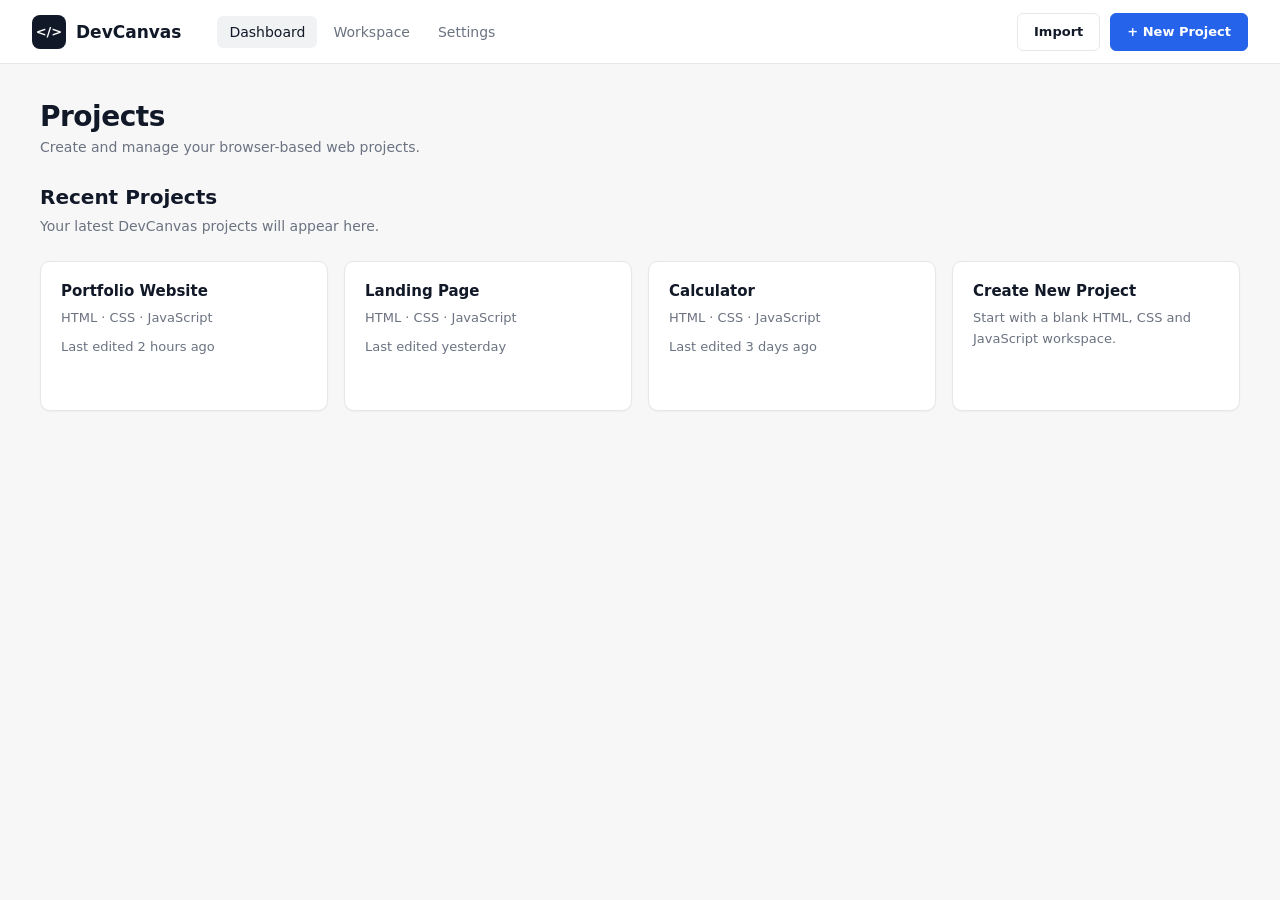
==== index.html @ 658da51d "Initialize DevCanvas UI and SPA navigation" ====
<!DOCTYPE html>
<html lang="en">
<head>
  <meta charset="UTF-8">
  <meta name="viewport" content="width=device-width, initial-scale=1.0">
  <meta name="description" content="DevCanvas - Browser-Based Web Development Playground">
  <title>DevCanvas</title>

  <link rel="stylesheet" href="./css/variables.css">
  <link rel="stylesheet" href="./css/base.css">
  <link rel="stylesheet" href="./css/layout.css">
</head>

<body>
  <div class="app">
    <header class="topbar">
      <div class="brand-section">
        <a href="#dashboard" class="brand">
          <div class="brand-mark">&lt;/&gt;</div>
          <span>DevCanvas</span>
        </a>

        <nav class="navigation">
          <a href="#dashboard" class="nav-link active" data-route="dashboard">Dashboard</a>
          <a href="#workspace" class="nav-link" data-route="workspace">Workspace</a>
          <a href="#settings" class="nav-link" data-route="settings">Settings</a>
        </nav>
      </div>

      <div class="topbar-actions">
        <button class="secondary-button">Import</button>
        <button id="new-project-button" class="primary-button">+ New Project</button>
      </div>
    </header>

    <main class="main">
      <div class="page-header">
        <div>
          <h1 id="page-title">Dashboard</h1>
          <p id="page-description">Manage your DevCanvas projects.</p>
        </div>
      </div>

      <section id="view-container" class="content"></section>
    </main>
  </div>

  <script type="module" src="./js/app.js"></script>
</body>
</html>
---- css/variables.css ----
:root {
  --bg-primary: #f7f7f8;
  --bg-secondary: #ffffff;
  --surface: #ffffff;
  --surface-hover: #f3f4f6;

  --border-primary: #e5e7eb;
  --border-strong: #d1d5db;

  --text-primary: #111827;
  --text-secondary: #6b7280;
  --text-muted: #9ca3af;

  --accent: #2563eb;
  --accent-hover: #1d4ed8;
  --accent-soft: #eff6ff;

  --success: #16a34a;
  --warning: #d97706;
  --danger: #dc2626;

  --editor-bg: #1e1e1e;
  --editor-text: #d4d4d4;

  --radius-small: 6px;
  --radius-medium: 10px;
  --radius-large: 14px;

  --shadow-small: 0 1px 2px rgba(0, 0, 0, 0.04);
  --shadow-medium: 0 4px 16px rgba(0, 0, 0, 0.06);

  --transition: 150ms ease;
}
---- css/base.css ----
* {
  box-sizing: border-box;
}

html,
body {
  margin: 0;
  min-height: 100%;
}

body {
  font-family: Inter, system-ui, -apple-system, BlinkMacSystemFont, "Segoe UI", sans-serif;
  background: var(--bg-primary);
  color: var(--text-primary);
  -webkit-font-smoothing: antialiased;
}

button,
input,
textarea,
select {
  font: inherit;
}

button {
  cursor: pointer;
}

a {
  color: inherit;
  text-decoration: none;
}

h1,
h2,
h3,
h4,
p {
  margin: 0;
}
---- css/layout.css ----
.app {
  min-height: 100vh;
}

.topbar {
  height: 64px;
  display: flex;
  align-items: center;
  justify-content: space-between;
  padding: 0 32px;
  background: var(--bg-secondary);
  border-bottom: 1px solid var(--border-primary);
  position: sticky;
  top: 0;
  z-index: 20;
}

.brand-section {
  display: flex;
  align-items: center;
  gap: 36px;
}

.brand {
  display: flex;
  align-items: center;
  gap: 10px;
  font-size: 17px;
  font-weight: 700;
}

.brand-mark {
  width: 34px;
  height: 34px;
  display: grid;
  place-items: center;
  border-radius: 8px;
  background: var(--text-primary);
  color: white;
  font-size: 13px;
  font-weight: 700;
}

.navigation {
  display: flex;
  align-items: center;
  gap: 4px;
}

.nav-link {
  padding: 8px 12px;
  border-radius: var(--radius-small);
  color: var(--text-secondary);
  font-size: 14px;
  transition: background var(--transition), color var(--transition);
}

.nav-link:hover {
  color: var(--text-primary);
  background: var(--surface-hover);
}

.nav-link.active {
  color: var(--text-primary);
  background: #f1f2f4;
  font-weight: 500;
}

.topbar-actions {
  display: flex;
  align-items: center;
  gap: 10px;
}

.primary-button,
.secondary-button {
  height: 38px;
  padding: 0 16px;
  border-radius: var(--radius-small);
  font-size: 13px;
  font-weight: 600;
}

.primary-button {
  border: 1px solid var(--accent);
  background: var(--accent);
  color: white;
}

.primary-button:hover {
  background: var(--accent-hover);
}

.secondary-button {
  border: 1px solid var(--border-primary);
  background: white;
  color: var(--text-primary);
}

.secondary-button:hover {
  background: var(--surface-hover);
}

.main {
  max-width: 1440px;
  margin: 0 auto;
  padding: 36px 40px;
}

.page-header {
  margin-bottom: 30px;
}

.page-header h1 {
  font-size: 28px;
  font-weight: 700;
  letter-spacing: -0.5px;
}

.page-header p {
  margin-top: 6px;
  font-size: 14px;
  color: var(--text-secondary);
}

.page-heading {
  margin-bottom: 24px;
}

.page-heading h3 {
  font-size: 20px;
  font-weight: 650;
}

.page-heading p {
  margin-top: 6px;
  color: var(--text-secondary);
  font-size: 14px;
  line-height: 1.6;
}

.card-grid {
  display: grid;
  grid-template-columns: repeat(auto-fit, minmax(260px, 1fr));
  gap: 16px;
}

.card {
  min-height: 150px;
  padding: 20px;
  background: white;
  border: 1px solid var(--border-primary);
  border-radius: var(--radius-medium);
  box-shadow: var(--shadow-small);
  transition: transform var(--transition), box-shadow var(--transition), border-color var(--transition);
}

.card:hover {
  transform: translateY(-2px);
  border-color: var(--border-strong);
  box-shadow: var(--shadow-medium);
}

.card h4 {
  font-size: 15px;
  font-weight: 650;
}

.card p {
  margin-top: 8px;
  color: var(--text-secondary);
  font-size: 13px;
  line-height: 1.6;
}

.workspace {
  display: grid;
  grid-template-columns: minmax(0, 1fr) minmax(0, 1fr);
  min-height: 640px;
  background: white;
  border: 1px solid var(--border-primary);
  border-radius: var(--radius-medium);
  overflow: hidden;
  box-shadow: var(--shadow-small);
}

.editor-panel,
.preview-panel {
  min-width: 0;
}

.editor-panel {
  border-right: 1px solid var(--border-primary);
}

.panel-header {
  height: 48px;
  display: flex;
  align-items: center;
  justify-content: space-between;
  padding: 0 14px;
  background: #fafafa;
  border-bottom: 1px solid var(--border-primary);
  font-size: 13px;
  color: var(--text-secondary);
}

.editor-tabs {
  height: 100%;
  display: flex;
  align-items: end;
  gap: 4px;
}

.editor-tab {
  height: 100%;
  padding: 0 14px;
  border: 0;
  border-bottom: 2px solid transparent;
  background: transparent;
  color: var(--text-secondary);
  font-size: 13px;
}

.editor-tab:hover {
  color: var(--text-primary);
}

.editor-tab.active {
  color: var(--accent);
  border-bottom-color: var(--accent);
  font-weight: 600;
}

.editor-placeholder {
  min-height: 590px;
  padding: 20px;
  background: var(--editor-bg);
  color: var(--editor-text);
  font-family: "SFMono-Regular", Consolas, "Liberation Mono", monospace;
  font-size: 14px;
  line-height: 1.7;
}

.preview-placeholder {
  min-height: 590px;
  display: grid;
  place-items: center;
  background: white;
  color: var(--text-muted);
  font-size: 14px;
}

.settings-card {
  max-width: 700px;
}

@media (max-width: 900px) {
  .topbar {
    padding: 0 18px;
  }

  .brand-section {
    gap: 18px;
  }

  .main {
    padding: 28px 20px;
  }

  .workspace {
    grid-template-columns: 1fr;
  }

  .editor-panel {
    border-right: none;
    border-bottom: 1px solid var(--border-primary);
  }
}
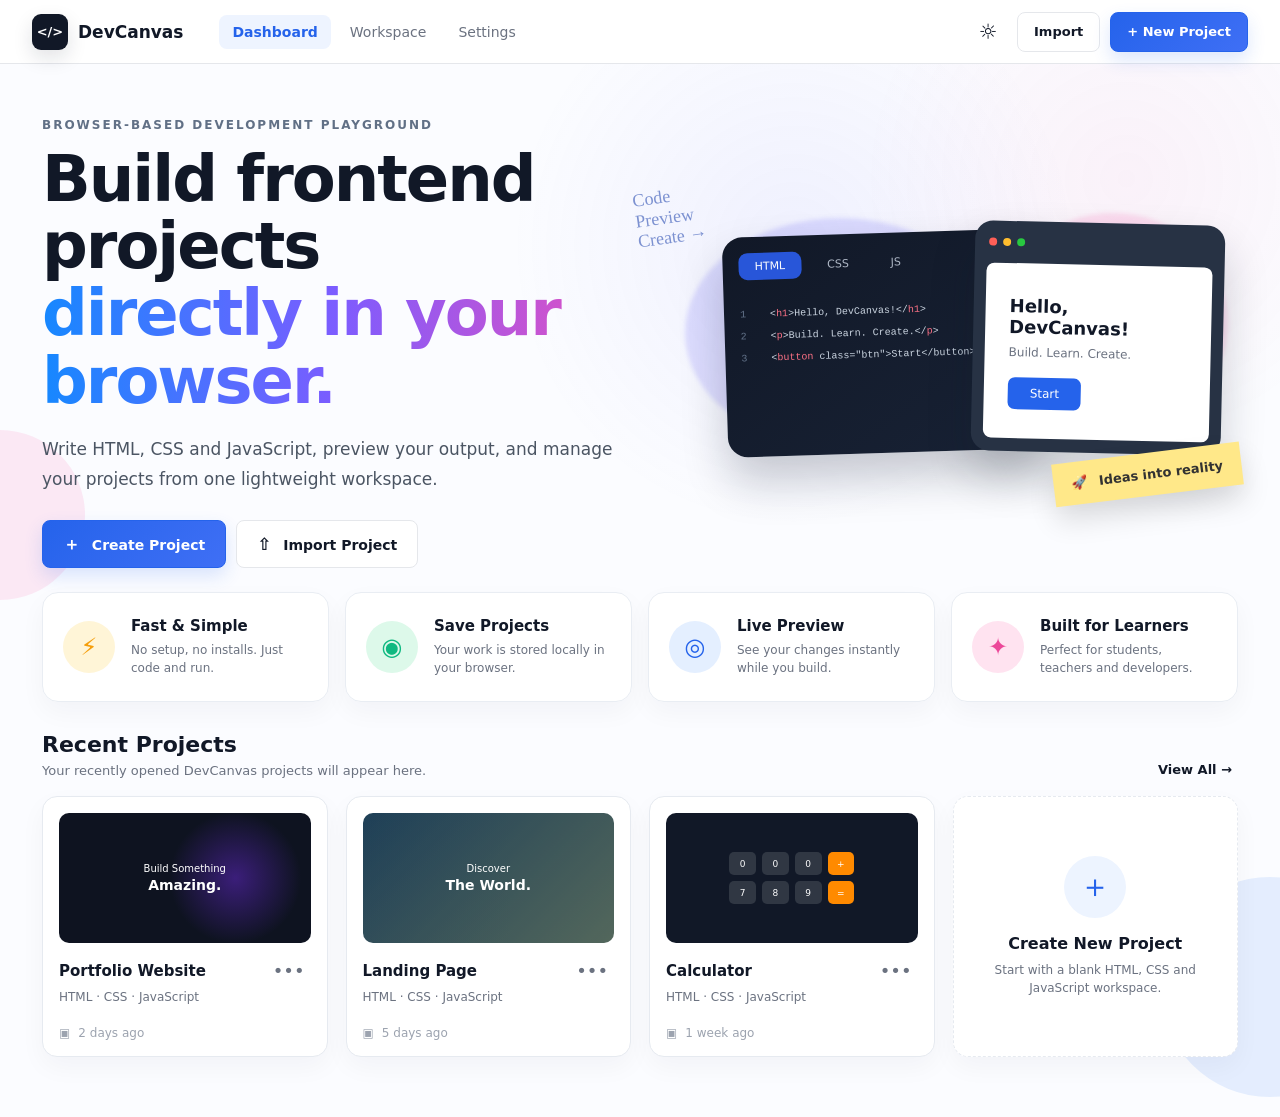
==== commit de4bc6c5: "Made multi-page layout and improved the  UI" ====
--- a/index.html
+++ b/index.html
@@ -4,7 +4,7 @@
   <meta charset="UTF-8">
   <meta name="viewport" content="width=device-width, initial-scale=1.0">
   <meta name="description" content="DevCanvas - Browser-Based Web Development Playground">
-  <title>DevCanvas</title>
+  <title>DevCanvas | Dashboard</title>
 
   <link rel="stylesheet" href="./css/variables.css">
   <link rel="stylesheet" href="./css/base.css">
@@ -12,37 +12,229 @@
 </head>
 
 <body>
-  <div class="app">
+  <div class="dashboard-page">
     <header class="topbar">
       <div class="brand-section">
-        <a href="#dashboard" class="brand">
+        <a href="./index.html" class="brand">
           <div class="brand-mark">&lt;/&gt;</div>
           <span>DevCanvas</span>
         </a>
 
         <nav class="navigation">
-          <a href="#dashboard" class="nav-link active" data-route="dashboard">Dashboard</a>
-          <a href="#workspace" class="nav-link" data-route="workspace">Workspace</a>
-          <a href="#settings" class="nav-link" data-route="settings">Settings</a>
+          <a href="./index.html" class="nav-link active">Dashboard</a>
+          <a href="./workspace.html" class="nav-link">Workspace</a>
+          <a href="./settings.html" class="nav-link">Settings</a>
         </nav>
       </div>
 
       <div class="topbar-actions">
-        <button class="secondary-button">Import</button>
-        <button id="new-project-button" class="primary-button">+ New Project</button>
+        <button class="theme-button" aria-label="Toggle theme">☼</button>
+        <button class="secondary-button" id="import-project-button">Import</button>
+        <button class="primary-button" id="new-project-button">+ New Project</button>
       </div>
     </header>
 
-    <main class="main">
-      <div class="page-header">
-        <div>
-          <h1 id="page-title">Dashboard</h1>
-          <p id="page-description">Manage your DevCanvas projects.</p>
-        </div>
-      </div>
-
-      <section id="view-container" class="content"></section>
+    <main class="dashboard-main">
+      <section class="dashboard-hero">
+        <div class="hero-copy">
+          <p class="hero-eyebrow">BROWSER-BASED DEVELOPMENT PLAYGROUND</p>
+
+          <h1>
+            Build frontend projects
+            <span>directly in your browser.</span>
+          </h1>
+
+          <p class="hero-description">
+            Write HTML, CSS and JavaScript, preview your output, and manage your projects from one lightweight workspace.
+          </p>
+
+          <div class="hero-actions">
+            <button class="primary-button large-button" id="hero-new-project-button">
+              <span>＋</span>
+              Create Project
+            </button>
+
+            <button class="secondary-button large-button">
+              <span>⇧</span>
+              Import Project
+            </button>
+          </div>
+        </div>
+
+        <div class="hero-art">
+          <div class="hero-blob hero-blob-blue"></div>
+          <div class="hero-blob hero-blob-pink"></div>
+
+          <div class="editor-demo-card">
+            <div class="demo-tabs">
+              <button class="demo-tab active">HTML</button>
+              <button class="demo-tab">CSS</button>
+              <button class="demo-tab">JS</button>
+            </div>
+
+            <div class="demo-code">
+              <p><span class="demo-line">1</span>&lt;<span>h1</span>&gt;Hello, DevCanvas!&lt;/<span>h1</span>&gt;</p>
+              <p><span class="demo-line">2</span>&lt;<span>p</span>&gt;Build. Learn. Create.&lt;/<span>p</span>&gt;</p>
+              <p><span class="demo-line">3</span>&lt;<span>button</span> class="btn"&gt;Start&lt;/button&gt;</p>
+            </div>
+          </div>
+
+          <div class="preview-demo-card">
+            <div class="browser-strip">
+              <div class="browser-dots">
+                <span class="red"></span>
+                <span class="yellow"></span>
+                <span class="green"></span>
+              </div>
+            </div>
+
+            <div class="preview-content">
+              <h3>Hello, DevCanvas!</h3>
+              <p>Build. Learn. Create.</p>
+              <button>Start</button>
+            </div>
+          </div>
+
+          <div class="hero-note">
+            <span>🚀</span>
+            Ideas into reality
+          </div>
+
+          <div class="scribble scribble-one">Code<br>Preview<br>Create →</div>
+        </div>
+      </section>
+
+      <section class="feature-strip">
+        <article class="feature-card">
+          <div class="feature-icon yellow">⚡</div>
+          <div>
+            <h3>Fast & Simple</h3>
+            <p>No setup, no installs. Just code and run.</p>
+          </div>
+        </article>
+
+        <article class="feature-card">
+          <div class="feature-icon green">◉</div>
+          <div>
+            <h3>Save Projects</h3>
+            <p>Your work is stored locally in your browser.</p>
+          </div>
+        </article>
+
+        <article class="feature-card">
+          <div class="feature-icon blue">◎</div>
+          <div>
+            <h3>Live Preview</h3>
+            <p>See your changes instantly while you build.</p>
+          </div>
+        </article>
+
+        <article class="feature-card">
+          <div class="feature-icon pink">✦</div>
+          <div>
+            <h3>Built for Learners</h3>
+            <p>Perfect for students, teachers and developers.</p>
+          </div>
+        </article>
+      </section>
+
+      <section class="projects-section">
+        <div class="section-header-row">
+          <div>
+            <h2>Recent Projects</h2>
+            <p>Your recently opened DevCanvas projects will appear here.</p>
+          </div>
+
+          <button class="view-all-button">View All →</button>
+        </div>
+
+        <div class="project-grid">
+          <article class="project-card">
+            <div class="project-thumbnail portfolio-thumb">
+              <div class="thumb-content">
+                <span>Build Something</span>
+                <strong>Amazing.</strong>
+              </div>
+            </div>
+
+            <div class="project-card-body">
+              <div class="project-title-row">
+                <h3>Portfolio Website</h3>
+                <button class="icon-button">•••</button>
+              </div>
+
+              <p class="project-tech">HTML · CSS · JavaScript</p>
+
+              <div class="project-date">
+                <span>▣</span>
+                2 days ago
+              </div>
+            </div>
+          </article>
+
+          <article class="project-card">
+            <div class="project-thumbnail landing-thumb">
+              <div class="thumb-content">
+                <span>Discover</span>
+                <strong>The World.</strong>
+              </div>
+            </div>
+
+            <div class="project-card-body">
+              <div class="project-title-row">
+                <h3>Landing Page</h3>
+                <button class="icon-button">•••</button>
+              </div>
+
+              <p class="project-tech">HTML · CSS · JavaScript</p>
+
+              <div class="project-date">
+                <span>▣</span>
+                5 days ago
+              </div>
+            </div>
+          </article>
+
+          <article class="project-card">
+            <div class="project-thumbnail calculator-thumb">
+              <div class="calculator-grid">
+                <span>0</span>
+                <span>0</span>
+                <span>0</span>
+                <span>+</span>
+                <span>7</span>
+                <span>8</span>
+                <span>9</span>
+                <span>=</span>
+              </div>
+            </div>
+
+            <div class="project-card-body">
+              <div class="project-title-row">
+                <h3>Calculator</h3>
+                <button class="icon-button">•••</button>
+              </div>
+
+              <p class="project-tech">HTML · CSS · JavaScript</p>
+
+              <div class="project-date">
+                <span>▣</span>
+                1 week ago
+              </div>
+            </div>
+          </article>
+
+          <article class="create-project-card" id="create-project-card">
+            <div class="create-project-icon">＋</div>
+            <h3>Create New Project</h3>
+            <p>Start with a blank HTML, CSS and JavaScript workspace.</p>
+          </article>
+        </div>
+      </section>
     </main>
+
+    <div class="background-decoration bg-left"></div>
+    <div class="background-decoration bg-right"></div>
   </div>
 
   <script type="module" src="./js/app.js"></script>
--- a/css/base.css
+++ b/css/base.css
@@ -17,8 +17,8 @@
 
 button,
 input,
-textarea,
-select {
+select,
+textarea {
   font: inherit;
 }
 
--- a/css/layout.css
+++ b/css/layout.css
@@ -1,5 +1,10 @@
+/* =========================
+   SHARED APPLICATION STYLES
+========================= */
+
 .app {
   min-height: 100vh;
+  background: var(--bg-primary);
 }
 
 .topbar {
@@ -8,11 +13,12 @@
   align-items: center;
   justify-content: space-between;
   padding: 0 32px;
-  background: var(--bg-secondary);
+  background: rgba(255, 255, 255, 0.92);
   border-bottom: 1px solid var(--border-primary);
   position: sticky;
   top: 0;
-  z-index: 20;
+  z-index: 50;
+  backdrop-filter: blur(12px);
 }
 
 .brand-section {
@@ -27,43 +33,46 @@
   gap: 10px;
   font-size: 17px;
   font-weight: 700;
+  color: var(--text-primary);
 }
 
 .brand-mark {
-  width: 34px;
-  height: 34px;
+  width: 36px;
+  height: 36px;
   display: grid;
   place-items: center;
-  border-radius: 8px;
-  background: var(--text-primary);
-  color: white;
+  border-radius: 9px;
+  background: #111827;
+  color: #ffffff;
   font-size: 13px;
   font-weight: 700;
+  box-shadow: 0 8px 20px rgba(17, 24, 39, 0.12);
 }
 
 .navigation {
   display: flex;
   align-items: center;
-  gap: 4px;
+  gap: 6px;
 }
 
 .nav-link {
-  padding: 8px 12px;
-  border-radius: var(--radius-small);
+  padding: 9px 13px;
+  border-radius: 8px;
   color: var(--text-secondary);
   font-size: 14px;
-  transition: background var(--transition), color var(--transition);
+  transition: background var(--transition), color var(--transition), transform var(--transition);
 }
 
 .nav-link:hover {
   color: var(--text-primary);
   background: var(--surface-hover);
+  transform: translateY(-1px);
 }
 
 .nav-link.active {
-  color: var(--text-primary);
-  background: #f1f2f4;
-  font-weight: 500;
+  color: #2563eb;
+  background: #eef4ff;
+  font-weight: 600;
 }
 
 .topbar-actions {
@@ -74,37 +83,43 @@
 
 .primary-button,
 .secondary-button {
-  height: 38px;
+  height: 40px;
   padding: 0 16px;
-  border-radius: var(--radius-small);
+  border-radius: 8px;
   font-size: 13px;
   font-weight: 600;
+  transition: all 160ms ease;
 }
 
 .primary-button {
-  border: 1px solid var(--accent);
-  background: var(--accent);
-  color: white;
+  border: 1px solid #2563eb;
+  background: linear-gradient(135deg, #2563eb, #3f6ff5);
+  color: #ffffff;
+  box-shadow: 0 8px 18px rgba(37, 99, 235, 0.16);
 }
 
 .primary-button:hover {
-  background: var(--accent-hover);
+  background: linear-gradient(135deg, #1d4ed8, #315fe8);
+  transform: translateY(-1px);
+  box-shadow: 0 10px 22px rgba(37, 99, 235, 0.22);
 }
 
 .secondary-button {
   border: 1px solid var(--border-primary);
-  background: white;
+  background: #ffffff;
   color: var(--text-primary);
 }
 
 .secondary-button:hover {
   background: var(--surface-hover);
+  border-color: var(--border-strong);
+  transform: translateY(-1px);
 }
 
 .main {
-  max-width: 1440px;
+  max-width: 1320px;
   margin: 0 auto;
-  padding: 36px 40px;
+  padding: 42px 40px;
 }
 
 .page-header {
@@ -112,114 +127,668 @@
 }
 
 .page-header h1 {
-  font-size: 28px;
+  font-size: 30px;
+  letter-spacing: -0.6px;
+}
+
+.page-header p {
+  margin-top: 7px;
+  color: var(--text-secondary);
+  font-size: 14px;
+}
+
+/* =========================
+   DASHBOARD
+========================= */
+
+.dashboard-page {
+  min-height: 100vh;
+  position: relative;
+  overflow: hidden;
+  background:
+    radial-gradient(circle at 62% 22%, rgba(99, 102, 241, 0.08), transparent 24%),
+    radial-gradient(circle at 88% 16%, rgba(236, 72, 153, 0.06), transparent 18%),
+    #fbfcff;
+}
+
+.dashboard-main {
+  max-width: 1280px;
+  margin: 0 auto;
+  padding: 54px 42px 60px;
+  position: relative;
+  z-index: 2;
+}
+
+.theme-button {
+  width: 38px;
+  height: 38px;
+  border: 0;
+  background: transparent;
+  border-radius: 50%;
+  color: var(--text-primary);
+  font-size: 21px;
+  transition: background var(--transition), transform var(--transition);
+}
+
+.theme-button:hover {
+  background: var(--surface-hover);
+  transform: rotate(15deg);
+}
+
+.dashboard-hero {
+  display: grid;
+  grid-template-columns: 1.02fr 0.98fr;
+  align-items: center;
+  gap: 46px;
+  min-height: 340px;
+}
+
+.hero-copy {
+  max-width: 650px;
+}
+
+.hero-eyebrow {
+  margin-bottom: 14px;
+  color: #617086;
+  font-size: 12px;
   font-weight: 700;
-  letter-spacing: -0.5px;
-}
-
-.page-header p {
+  letter-spacing: 2px;
+}
+
+.hero-copy h1 {
+  font-size: clamp(44px, 5vw, 64px);
+  line-height: 1.05;
+  letter-spacing: -2px;
+}
+
+.hero-copy h1 span {
+  display: block;
+  background: linear-gradient(90deg, #1688ff, #7c5cff, #e650bf);
+  -webkit-background-clip: text;
+  background-clip: text;
+  color: transparent;
+}
+
+.hero-description {
+  max-width: 600px;
+  margin-top: 20px;
+  color: #4b5563;
+  font-size: 17px;
+  line-height: 1.75;
+}
+
+.hero-actions {
+  display: flex;
+  align-items: center;
+  gap: 10px;
+  margin-top: 26px;
+}
+
+.large-button {
+  height: 48px;
+  padding: 0 20px;
+  font-size: 14px;
+}
+
+.large-button span {
+  margin-right: 7px;
+  font-size: 17px;
+}
+
+.hero-art {
+  min-height: 330px;
+  position: relative;
+}
+
+.hero-blob {
+  position: absolute;
+  border-radius: 50%;
+  filter: blur(2px);
+}
+
+.hero-blob-blue {
+  width: 310px;
+  height: 230px;
+  left: 10px;
+  top: 40px;
+  background: rgba(133, 128, 255, 0.22);
+}
+
+.hero-blob-pink {
+  width: 230px;
+  height: 220px;
+  right: 10px;
+  top: 35px;
+  background: rgba(255, 119, 190, 0.19);
+}
+
+.editor-demo-card {
+  width: 315px;
+  height: 220px;
+  position: absolute;
+  left: 50px;
+  top: 55px;
+  padding: 16px;
+  border-radius: 20px;
+  background: linear-gradient(145deg, #111827, #182235);
+  color: #ffffff;
+  box-shadow: 0 24px 45px rgba(15, 23, 42, 0.22);
+  transform: rotate(-1.8deg);
+  animation: dashboardFloat 5s ease-in-out infinite;
+}
+
+.demo-tabs {
+  display: flex;
+  gap: 10px;
+}
+
+.demo-tab {
+  border: 0;
+  padding: 7px 16px;
+  border-radius: 9px;
+  background: transparent;
+  color: #aeb7c5;
+  font-size: 11px;
+}
+
+.demo-tab.active {
+  background: #2856d9;
+  color: #ffffff;
+}
+
+.demo-code {
+  margin-top: 24px;
+  font-family: Consolas, monospace;
+  font-size: 10px;
+  line-height: 2.2;
+  color: #cbd5e1;
+}
+
+.demo-code p {
+  white-space: nowrap;
+}
+
+.demo-code p span:not(.demo-line) {
+  color: #fb7185;
+}
+
+.demo-line {
+  display: inline-block;
+  width: 24px;
+  margin-right: 6px;
+  color: #64748b;
+}
+
+.preview-demo-card {
+  width: 250px;
+  height: 230px;
+  position: absolute;
+  right: 15px;
+  top: 45px;
+  border-radius: 18px;
+  background: #273244;
+  box-shadow: 0 24px 45px rgba(15, 23, 42, 0.2);
+  transform: rotate(1.3deg);
+  animation: dashboardFloatReverse 5.5s ease-in-out infinite;
+}
+
+.browser-strip {
+  height: 42px;
+  display: flex;
+  align-items: center;
+  padding: 0 14px;
+}
+
+.browser-dots {
+  display: flex;
+  gap: 6px;
+}
+
+.browser-dots span {
+  width: 8px;
+  height: 8px;
+  border-radius: 50%;
+}
+
+.browser-dots .red {
+  background: #ff5f57;
+}
+
+.browser-dots .yellow {
+  background: #ffbd2e;
+}
+
+.browser-dots .green {
+  background: #28c840;
+}
+
+.preview-content {
+  margin: 0 12px 12px;
+  height: 175px;
+  padding: 32px 24px;
+  border-radius: 8px;
+  background: #ffffff;
+}
+
+.preview-content h3 {
+  font-size: 18px;
+}
+
+.preview-content p {
+  margin-top: 8px;
+  color: var(--text-secondary);
+  font-size: 12px;
+}
+
+.preview-content button {
+  margin-top: 18px;
+  padding: 9px 22px;
+  border: 0;
+  border-radius: 7px;
+  background: #2563eb;
+  color: #ffffff;
+  font-size: 12px;
+}
+
+.hero-note {
+  position: absolute;
+  right: -4px;
+  bottom: 12px;
+  padding: 14px 18px;
+  background: #ffe889;
+  color: #323232;
+  font-size: 13px;
+  font-weight: 600;
+  transform: rotate(-7deg);
+  box-shadow: 0 15px 28px rgba(0, 0, 0, 0.12);
+}
+
+.hero-note span {
+  margin-right: 7px;
+}
+
+.scribble {
+  position: absolute;
+  color: #6880c9;
+  font-family: "Comic Sans MS", cursive;
+  font-size: 18px;
+  line-height: 1.15;
+  transform: rotate(-8deg);
+  opacity: 0.85;
+}
+
+.scribble-one {
+  left: -40px;
+  top: 8px;
+}
+
+/* Feature Cards */
+
+.feature-strip {
+  display: grid;
+  grid-template-columns: repeat(4, 1fr);
+  gap: 16px;
+  margin-top: 24px;
+}
+
+.feature-card {
+  min-height: 110px;
+  display: flex;
+  align-items: center;
+  gap: 16px;
+  padding: 20px;
+  background: rgba(255, 255, 255, 0.9);
+  border: 1px solid #e9edf3;
+  border-radius: 16px;
+  box-shadow: 0 10px 26px rgba(15, 23, 42, 0.04);
+  transition: transform 180ms ease, box-shadow 180ms ease;
+}
+
+.feature-card:hover {
+  transform: translateY(-4px);
+  box-shadow: 0 16px 32px rgba(15, 23, 42, 0.08);
+}
+
+.feature-icon {
+  min-width: 52px;
+  width: 52px;
+  height: 52px;
+  display: grid;
+  place-items: center;
+  border-radius: 50%;
+  font-size: 24px;
+  font-weight: 700;
+}
+
+.feature-icon.yellow {
+  background: #fff5d7;
+  color: #f59e0b;
+}
+
+.feature-icon.green {
+  background: #ddf9ea;
+  color: #10b981;
+}
+
+.feature-icon.blue {
+  background: #e4efff;
+  color: #2563eb;
+}
+
+.feature-icon.pink {
+  background: #ffe3f0;
+  color: #ec4899;
+}
+
+.feature-card h3 {
+  font-size: 15px;
+}
+
+.feature-card p {
   margin-top: 6px;
+  color: var(--text-secondary);
+  font-size: 12px;
+  line-height: 1.5;
+}
+
+/* Projects */
+
+.projects-section {
+  margin-top: 30px;
+}
+
+.section-header-row {
+  display: flex;
+  align-items: flex-end;
+  justify-content: space-between;
+  margin-bottom: 18px;
+}
+
+.section-header-row h2 {
+  font-size: 22px;
+}
+
+.section-header-row p {
+  margin-top: 6px;
+  color: var(--text-secondary);
+  font-size: 13px;
+}
+
+.view-all-button {
+  border: 0;
+  background: transparent;
+  color: var(--text-primary);
+  font-size: 13px;
+  font-weight: 600;
+}
+
+.project-grid {
+  display: grid;
+  grid-template-columns: repeat(4, 1fr);
+  gap: 18px;
+}
+
+.project-card,
+.create-project-card {
+  min-height: 260px;
+  border: 1px solid #e6eaf0;
+  border-radius: 15px;
+  background: #ffffff;
+  overflow: hidden;
+  box-shadow: 0 10px 26px rgba(15, 23, 42, 0.04);
+  transition: transform 180ms ease, box-shadow 180ms ease;
+}
+
+.project-card:hover,
+.create-project-card:hover {
+  transform: translateY(-5px);
+  box-shadow: 0 18px 36px rgba(15, 23, 42, 0.09);
+}
+
+.project-thumbnail {
+  height: 130px;
+  margin: 16px 16px 0;
+  border-radius: 10px;
+  overflow: hidden;
+  display: grid;
+  place-items: center;
+}
+
+.portfolio-thumb {
+  background: radial-gradient(circle at 70% 50%, #3b1e7a, transparent 35%), #0e1320;
+}
+
+.landing-thumb {
+  background:
+    linear-gradient(rgba(14, 26, 39, 0.25), rgba(14, 26, 39, 0.25)),
+    linear-gradient(135deg, #244c67, #6a816d);
+}
+
+.calculator-thumb {
+  background: #111827;
+}
+
+.thumb-content {
+  text-align: center;
+  color: #ffffff;
+}
+
+.thumb-content span {
+  display: block;
+  font-size: 10px;
+}
+
+.thumb-content strong {
+  display: block;
+  margin-top: 3px;
   font-size: 14px;
-  color: var(--text-secondary);
-}
-
-.page-heading {
-  margin-bottom: 24px;
-}
-
-.page-heading h3 {
-  font-size: 20px;
-  font-weight: 650;
-}
-
-.page-heading p {
-  margin-top: 6px;
-  color: var(--text-secondary);
-  font-size: 14px;
-  line-height: 1.6;
-}
-
-.card-grid {
+}
+
+.calculator-grid {
+  width: 125px;
   display: grid;
-  grid-template-columns: repeat(auto-fit, minmax(260px, 1fr));
-  gap: 16px;
-}
-
-.card {
-  min-height: 150px;
-  padding: 20px;
-  background: white;
-  border: 1px solid var(--border-primary);
-  border-radius: var(--radius-medium);
-  box-shadow: var(--shadow-small);
-  transition: transform var(--transition), box-shadow var(--transition), border-color var(--transition);
-}
-
-.card:hover {
-  transform: translateY(-2px);
-  border-color: var(--border-strong);
-  box-shadow: var(--shadow-medium);
-}
-
-.card h4 {
+  grid-template-columns: repeat(4, 1fr);
+  gap: 6px;
+}
+
+.calculator-grid span {
+  display: grid;
+  place-items: center;
+  height: 23px;
+  border-radius: 5px;
+  background: #303743;
+  color: #ffffff;
+  font-size: 9px;
+}
+
+.calculator-grid span:nth-child(4),
+.calculator-grid span:nth-child(8) {
+  background: #ff8a00;
+}
+
+.project-card-body {
+  padding: 16px;
+}
+
+.project-title-row {
+  display: flex;
+  align-items: center;
+  justify-content: space-between;
+}
+
+.project-title-row h3 {
   font-size: 15px;
-  font-weight: 650;
-}
-
-.card p {
+}
+
+.project-tech {
   margin-top: 8px;
   color: var(--text-secondary);
-  font-size: 13px;
-  line-height: 1.6;
-}
-
-.workspace {
+  font-size: 12px;
+}
+
+.project-date {
+  display: flex;
+  align-items: center;
+  gap: 8px;
+  margin-top: 22px;
+  color: var(--text-muted);
+  font-size: 12px;
+}
+
+.icon-button {
+  border: 0;
+  background: transparent;
+  color: var(--text-secondary);
+  font-size: 18px;
+}
+
+.create-project-card {
+  display: flex;
+  flex-direction: column;
+  justify-content: center;
+  align-items: center;
+  padding: 24px;
+  text-align: center;
+  border-style: dashed;
+  cursor: pointer;
+}
+
+.create-project-icon {
+  width: 62px;
+  height: 62px;
+  display: grid;
+  place-items: center;
+  margin-bottom: 16px;
+  border-radius: 50%;
+  background: #edf4ff;
+  color: #2563eb;
+  font-size: 32px;
+}
+
+.create-project-card h3 {
+  font-size: 16px;
+}
+
+.create-project-card p {
+  max-width: 210px;
+  margin-top: 8px;
+  color: var(--text-secondary);
+  font-size: 12px;
+  line-height: 1.5;
+}
+
+.background-decoration {
+  position: absolute;
+  border-radius: 50%;
+  pointer-events: none;
+}
+
+.bg-left {
+  width: 170px;
+  height: 170px;
+  left: -85px;
+  top: 430px;
+  background: rgba(244, 114, 182, 0.15);
+}
+
+.bg-right {
+  width: 220px;
+  height: 220px;
+  right: -100px;
+  bottom: 20px;
+  background: rgba(59, 130, 246, 0.12);
+}
+
+/* =========================
+   WORKSPACE PAGE
+========================= */
+
+.workspace-main {
+  min-height: calc(100vh - 64px);
+  padding: 24px 28px 32px;
+  background: #f7f8fb;
+}
+
+.workspace-toolbar {
+  display: flex;
+  align-items: center;
+  justify-content: space-between;
+  margin-bottom: 16px;
+}
+
+.workspace-toolbar h1 {
+  font-size: 22px;
+  letter-spacing: -0.3px;
+}
+
+.workspace-toolbar p {
+  margin-top: 5px;
+  color: var(--text-secondary);
+  font-size: 12px;
+}
+
+.workspace-status {
+  display: flex;
+  align-items: center;
+  gap: 7px;
+  color: var(--text-secondary);
+  font-size: 12px;
+}
+
+.status-dot {
+  width: 8px;
+  height: 8px;
+  border-radius: 50%;
+  background: #f59e0b;
+}
+
+.workspace-layout {
   display: grid;
   grid-template-columns: minmax(0, 1fr) minmax(0, 1fr);
-  min-height: 640px;
-  background: white;
+  min-height: 570px;
+  background: #ffffff;
   border: 1px solid var(--border-primary);
-  border-radius: var(--radius-medium);
+  border-radius: 14px;
   overflow: hidden;
-  box-shadow: var(--shadow-small);
-}
-
-.editor-panel,
+  box-shadow: 0 12px 32px rgba(15, 23, 42, 0.05);
+}
+
+.editor-panel {
+  min-width: 0;
+  border-right: 1px solid var(--border-primary);
+}
+
 .preview-panel {
   min-width: 0;
 }
 
-.editor-panel {
-  border-right: 1px solid var(--border-primary);
-}
-
 .panel-header {
-  height: 48px;
+  height: 50px;
   display: flex;
   align-items: center;
   justify-content: space-between;
-  padding: 0 14px;
-  background: #fafafa;
+  padding: 0 15px;
+  background: #fafbfc;
   border-bottom: 1px solid var(--border-primary);
+  color: var(--text-secondary);
   font-size: 13px;
-  color: var(--text-secondary);
 }
 
 .editor-tabs {
   height: 100%;
   display: flex;
-  align-items: end;
-  gap: 4px;
+  align-items: flex-end;
 }
 
 .editor-tab {
   height: 100%;
-  padding: 0 14px;
+  padding: 0 15px;
   border: 0;
   border-bottom: 2px solid transparent;
   background: transparent;
   color: var(--text-secondary);
   font-size: 13px;
+  transition: color var(--transition), border-color var(--transition);
 }
 
 .editor-tab:hover {
@@ -227,53 +796,341 @@
 }
 
 .editor-tab.active {
-  color: var(--accent);
-  border-bottom-color: var(--accent);
+  color: #2563eb;
+  border-bottom-color: #2563eb;
   font-weight: 600;
 }
 
+.panel-label {
+  font-size: 12px;
+}
+
 .editor-placeholder {
-  min-height: 590px;
-  padding: 20px;
-  background: var(--editor-bg);
-  color: var(--editor-text);
-  font-family: "SFMono-Regular", Consolas, "Liberation Mono", monospace;
+  min-height: 520px;
+  padding: 22px;
+  background: #111827;
+  color: #d1d5db;
+  font-family: Consolas, "Liberation Mono", monospace;
   font-size: 14px;
-  line-height: 1.7;
+  line-height: 1.9;
+}
+
+.line-number {
+  width: 28px;
+  display: inline-block;
+  color: #64748b;
+  user-select: none;
+}
+
+.code-line {
+  color: #dbeafe;
+}
+
+.preview-actions {
+  display: flex;
+  align-items: center;
+  gap: 6px;
+}
+
+.small-button {
+  padding: 6px 10px;
+  border: 1px solid var(--border-primary);
+  border-radius: 6px;
+  background: #ffffff;
+  color: var(--text-secondary);
+  font-size: 11px;
+  transition: all var(--transition);
+}
+
+.small-button:hover {
+  color: var(--text-primary);
+  background: var(--surface-hover);
+}
+
+.small-button.active {
+  color: #2563eb;
+  background: #eff6ff;
+  border-color: #bfdbfe;
 }
 
 .preview-placeholder {
-  min-height: 590px;
+  min-height: 520px;
   display: grid;
   place-items: center;
-  background: white;
-  color: var(--text-muted);
+  background:
+    linear-gradient(#ffffff, #ffffff) padding-box,
+    repeating-linear-gradient(
+      45deg,
+      #f8fafc 0,
+      #f8fafc 10px,
+      #f1f5f9 10px,
+      #f1f5f9 20px
+    );
+}
+
+.preview-message {
+  text-align: center;
+}
+
+.preview-message h2 {
+  font-size: 27px;
+}
+
+.preview-message p {
+  margin-top: 8px;
+  color: var(--text-secondary);
   font-size: 14px;
 }
 
-.settings-card {
-  max-width: 700px;
-}
-
-@media (max-width: 900px) {
+.console-panel {
+  margin-top: 14px;
+  overflow: hidden;
+  background: #ffffff;
+  border: 1px solid var(--border-primary);
+  border-radius: 12px;
+  box-shadow: 0 8px 24px rgba(15, 23, 42, 0.04);
+}
+
+.console-placeholder {
+  min-height: 115px;
+  padding: 16px 18px;
+  background: #0f172a;
+  color: #cbd5e1;
+  font-family: Consolas, "Liberation Mono", monospace;
+  font-size: 13px;
+}
+
+/* =========================
+   SETTINGS PAGE
+========================= */
+
+.settings-layout {
+  display: grid;
+  gap: 22px;
+  max-width: 900px;
+}
+
+.settings-section {
+  overflow: hidden;
+  background: #ffffff;
+  border: 1px solid var(--border-primary);
+  border-radius: 14px;
+  box-shadow: 0 8px 26px rgba(15, 23, 42, 0.04);
+}
+
+.settings-section-header {
+  padding: 20px 22px;
+  background: #fbfcfe;
+  border-bottom: 1px solid var(--border-primary);
+}
+
+.settings-section-header h2 {
+  font-size: 17px;
+}
+
+.settings-section-header p {
+  margin-top: 5px;
+  color: var(--text-secondary);
+  font-size: 13px;
+}
+
+.setting-row {
+  display: flex;
+  align-items: center;
+  justify-content: space-between;
+  gap: 30px;
+  padding: 19px 22px;
+  border-bottom: 1px solid var(--border-primary);
+}
+
+.setting-row:last-child {
+  border-bottom: 0;
+}
+
+.setting-row h3 {
+  font-size: 14px;
+}
+
+.setting-row p {
+  margin-top: 5px;
+  color: var(--text-secondary);
+  font-size: 12px;
+}
+
+.setting-row select {
+  min-width: 130px;
+  padding: 9px 11px;
+  border: 1px solid var(--border-primary);
+  border-radius: 7px;
+  background: #ffffff;
+  color: var(--text-primary);
+  outline: none;
+}
+
+.setting-row select:focus {
+  border-color: #93b4ff;
+  box-shadow: 0 0 0 3px rgba(37, 99, 235, 0.08);
+}
+
+/* Toggle Switch */
+
+.switch {
+  width: 44px;
+  height: 25px;
+  position: relative;
+  flex-shrink: 0;
+}
+
+.switch input {
+  width: 0;
+  height: 0;
+  opacity: 0;
+}
+
+.slider {
+  position: absolute;
+  inset: 0;
+  border-radius: 999px;
+  background: #d1d5db;
+  cursor: pointer;
+  transition: var(--transition);
+}
+
+.slider::before {
+  content: "";
+  width: 19px;
+  height: 19px;
+  position: absolute;
+  left: 3px;
+  top: 3px;
+  border-radius: 50%;
+  background: #ffffff;
+  box-shadow: 0 1px 4px rgba(0, 0, 0, 0.18);
+  transition: var(--transition);
+}
+
+.switch input:checked + .slider {
+  background: #2563eb;
+}
+
+.switch input:checked + .slider::before {
+  transform: translateX(19px);
+}
+
+/* =========================
+   ANIMATIONS
+========================= */
+
+@keyframes dashboardFloat {
+  0%,
+  100% {
+    transform: rotate(-1.8deg) translateY(0);
+  }
+
+  50% {
+    transform: rotate(-1.8deg) translateY(-7px);
+  }
+}
+
+@keyframes dashboardFloatReverse {
+  0%,
+  100% {
+    transform: rotate(1.3deg) translateY(0);
+  }
+
+  50% {
+    transform: rotate(1.3deg) translateY(7px);
+  }
+}
+
+/* =========================
+   RESPONSIVE
+========================= */
+
+@media (max-width: 1100px) {
+  .dashboard-hero {
+    grid-template-columns: 1fr;
+  }
+
+  .hero-art {
+    max-width: 650px;
+    width: 100%;
+    margin: 0 auto;
+  }
+
+  .feature-strip,
+  .project-grid {
+    grid-template-columns: repeat(2, 1fr);
+  }
+}
+
+@media (max-width: 850px) {
   .topbar {
-    padding: 0 18px;
+    height: auto;
+    padding: 14px 18px;
+    align-items: flex-start;
+    gap: 14px;
   }
 
   .brand-section {
-    gap: 18px;
+    flex-direction: column;
+    align-items: flex-start;
+    gap: 12px;
+  }
+
+  .navigation {
+    flex-wrap: wrap;
   }
 
   .main {
-    padding: 28px 20px;
-  }
-
-  .workspace {
+    padding: 30px 20px;
+  }
+
+  .workspace-main {
+    padding: 20px;
+  }
+
+  .workspace-layout {
     grid-template-columns: 1fr;
   }
 
   .editor-panel {
-    border-right: none;
+    border-right: 0;
     border-bottom: 1px solid var(--border-primary);
   }
+
+  .setting-row {
+    flex-direction: column;
+    align-items: flex-start;
+  }
+}
+
+@media (max-width: 700px) {
+  .dashboard-main {
+    padding: 32px 20px 45px;
+  }
+
+  .hero-copy h1 {
+    font-size: 40px;
+    letter-spacing: -1px;
+  }
+
+  .hero-art {
+    min-height: 300px;
+    transform: scale(0.88);
+    transform-origin: left top;
+  }
+
+  .feature-strip,
+  .project-grid {
+    grid-template-columns: 1fr;
+  }
+
+  .section-header-row {
+    align-items: flex-start;
+  }
+
+  .scribble {
+    display: none;
+  }
 }
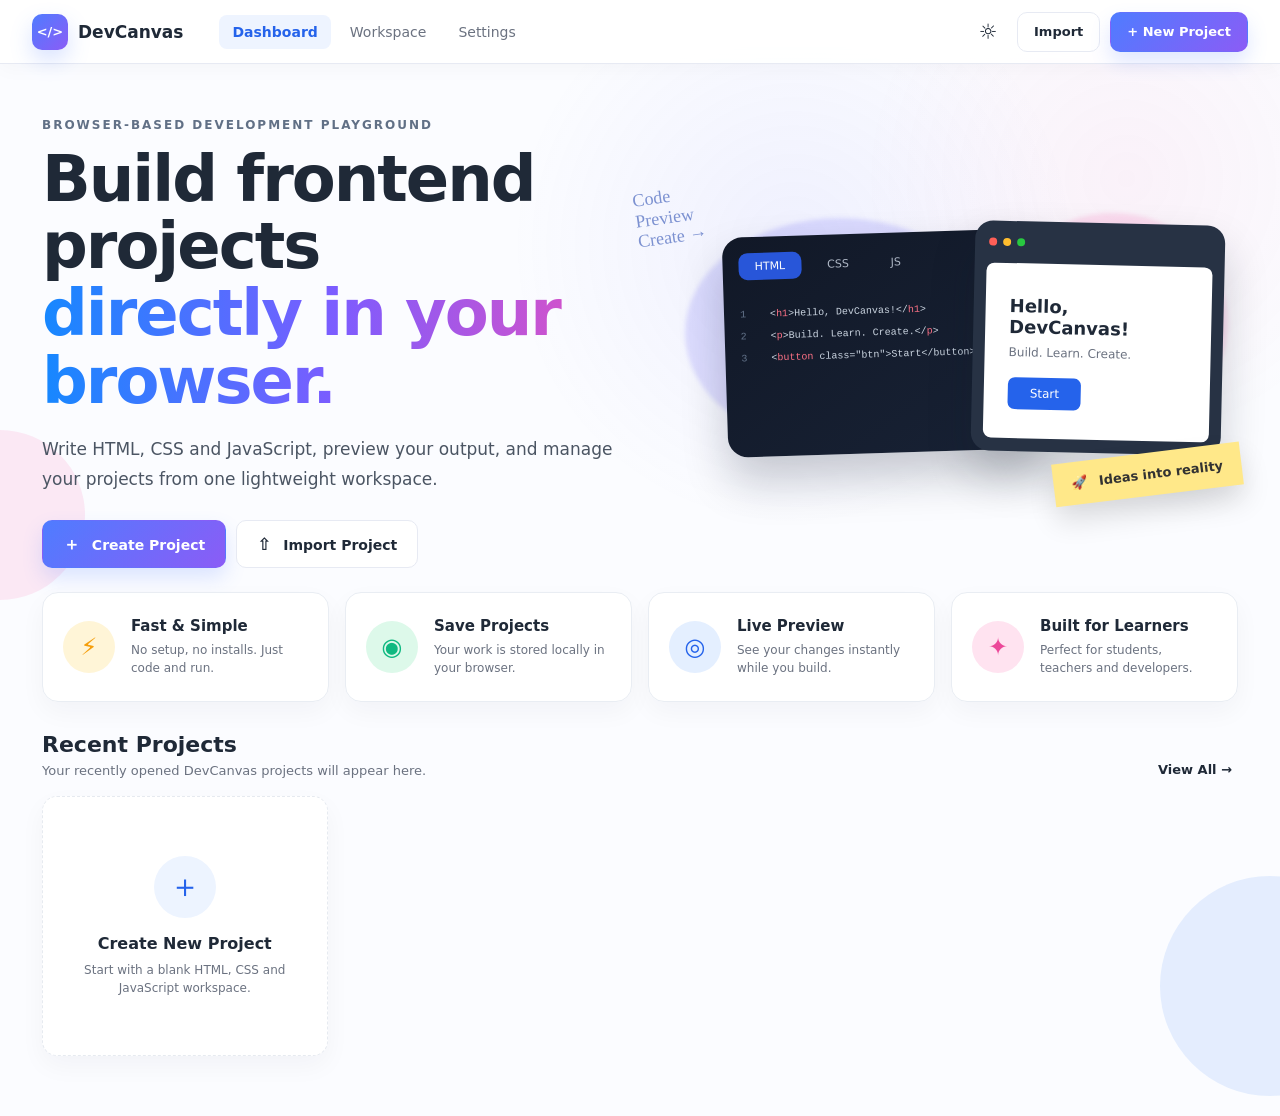
==== commit f0eadabf: "Implemented IndexedDB project persistence and dashboard loading" ====
--- a/index.html
+++ b/index.html
@@ -148,82 +148,7 @@
           <button class="view-all-button">View All →</button>
         </div>
 
-        <div class="project-grid">
-          <article class="project-card">
-            <div class="project-thumbnail portfolio-thumb">
-              <div class="thumb-content">
-                <span>Build Something</span>
-                <strong>Amazing.</strong>
-              </div>
-            </div>
-
-            <div class="project-card-body">
-              <div class="project-title-row">
-                <h3>Portfolio Website</h3>
-                <button class="icon-button">•••</button>
-              </div>
-
-              <p class="project-tech">HTML · CSS · JavaScript</p>
-
-              <div class="project-date">
-                <span>▣</span>
-                2 days ago
-              </div>
-            </div>
-          </article>
-
-          <article class="project-card">
-            <div class="project-thumbnail landing-thumb">
-              <div class="thumb-content">
-                <span>Discover</span>
-                <strong>The World.</strong>
-              </div>
-            </div>
-
-            <div class="project-card-body">
-              <div class="project-title-row">
-                <h3>Landing Page</h3>
-                <button class="icon-button">•••</button>
-              </div>
-
-              <p class="project-tech">HTML · CSS · JavaScript</p>
-
-              <div class="project-date">
-                <span>▣</span>
-                5 days ago
-              </div>
-            </div>
-          </article>
-
-          <article class="project-card">
-            <div class="project-thumbnail calculator-thumb">
-              <div class="calculator-grid">
-                <span>0</span>
-                <span>0</span>
-                <span>0</span>
-                <span>+</span>
-                <span>7</span>
-                <span>8</span>
-                <span>9</span>
-                <span>=</span>
-              </div>
-            </div>
-
-            <div class="project-card-body">
-              <div class="project-title-row">
-                <h3>Calculator</h3>
-                <button class="icon-button">•••</button>
-              </div>
-
-              <p class="project-tech">HTML · CSS · JavaScript</p>
-
-              <div class="project-date">
-                <span>▣</span>
-                1 week ago
-              </div>
-            </div>
-          </article>
-
+        <div class="project-grid" id="project-grid">
           <article class="create-project-card" id="create-project-card">
             <div class="create-project-icon">＋</div>
             <h3>Create New Project</h3>
--- a/css/variables.css
+++ b/css/variables.css
@@ -1,33 +1,38 @@
 :root {
-  --bg-primary: #f7f7f8;
-  --bg-secondary: #ffffff;
+  --bg-primary: #f6f7fb;
+  --bg-secondary: rgba(255, 255, 255, 0.88);
   --surface: #ffffff;
-  --surface-hover: #f3f4f6;
+  --surface-soft: #f9faff;
+  --surface-hover: #f1f4ff;
 
-  --border-primary: #e5e7eb;
-  --border-strong: #d1d5db;
+  --border-primary: #e7eaf3;
+  --border-strong: #d7ddec;
 
-  --text-primary: #111827;
+  --text-primary: #1f2937;
   --text-secondary: #6b7280;
   --text-muted: #9ca3af;
 
-  --accent: #2563eb;
-  --accent-hover: #1d4ed8;
-  --accent-soft: #eff6ff;
+  --accent: #4f7cff;
+  --accent-hover: #3d6ef7;
+  --accent-soft: #eef3ff;
+  --accent-soft-strong: #dfe8ff;
+
+  --purple: #8b5cf6;
+  --purple-soft: #f1ebff;
 
   --success: #16a34a;
-  --warning: #d97706;
-  --danger: #dc2626;
+  --warning: #f59e0b;
+  --danger: #ef4444;
 
-  --editor-bg: #1e1e1e;
-  --editor-text: #d4d4d4;
+  --editor-bg: #0f172a;
+  --editor-text: #dbeafe;
 
-  --radius-small: 6px;
-  --radius-medium: 10px;
-  --radius-large: 14px;
+  --radius-small: 8px;
+  --radius-medium: 12px;
+  --radius-large: 18px;
 
-  --shadow-small: 0 1px 2px rgba(0, 0, 0, 0.04);
-  --shadow-medium: 0 4px 16px rgba(0, 0, 0, 0.06);
+  --shadow-small: 0 4px 14px rgba(79, 124, 255, 0.06);
+  --shadow-medium: 0 12px 30px rgba(15, 23, 42, 0.08);
 
-  --transition: 150ms ease;
+  --transition: 160ms ease;
 }
--- a/css/layout.css
+++ b/css/layout.css
@@ -4,7 +4,10 @@
 
 .app {
   min-height: 100vh;
-  background: var(--bg-primary);
+  background:
+    radial-gradient(circle at top right, rgba(139, 92, 246, 0.07), transparent 22%),
+    radial-gradient(circle at left top, rgba(79, 124, 255, 0.07), transparent 20%),
+    var(--bg-primary);
 }
 
 .topbar {
@@ -13,12 +16,13 @@
   align-items: center;
   justify-content: space-between;
   padding: 0 32px;
-  background: rgba(255, 255, 255, 0.92);
+  background: var(--bg-secondary);
   border-bottom: 1px solid var(--border-primary);
   position: sticky;
   top: 0;
   z-index: 50;
-  backdrop-filter: blur(12px);
+  backdrop-filter: blur(14px);
+  box-shadow: 0 4px 20px rgba(15, 23, 42, 0.03);
 }
 
 .brand-section {
@@ -41,14 +45,32 @@
   height: 36px;
   display: grid;
   place-items: center;
-  border-radius: 9px;
-  background: #111827;
+  border-radius: 10px;
+  background: linear-gradient(135deg, #4f7cff, #8b5cf6);
   color: #ffffff;
   font-size: 13px;
   font-weight: 700;
-  box-shadow: 0 8px 20px rgba(17, 24, 39, 0.12);
-}
-
+  box-shadow: 0 10px 22px rgba(79, 124, 255, 0.22);
+}
+
+.nav-link {
+  padding: 9px 13px;
+  border-radius: 9px;
+  color: var(--text-secondary);
+  font-size: 14px;
+  transition: background var(--transition), color var(--transition), transform var(--transition);
+}
+
+.nav-link:hover {
+  color: var(--text-primary);
+  background: var(--surface-hover);
+}
+
+.nav-link.active {
+  color: var(--accent);
+  background: var(--accent-soft);
+  font-weight: 600;
+}
 .navigation {
   display: flex;
   align-items: center;
@@ -85,23 +107,22 @@
 .secondary-button {
   height: 40px;
   padding: 0 16px;
-  border-radius: 8px;
+  border-radius: 10px;
   font-size: 13px;
   font-weight: 600;
   transition: all 160ms ease;
 }
 
 .primary-button {
-  border: 1px solid #2563eb;
-  background: linear-gradient(135deg, #2563eb, #3f6ff5);
+  border: 1px solid transparent;
+  background: linear-gradient(135deg, #4f7cff, #8b5cf6);
   color: #ffffff;
-  box-shadow: 0 8px 18px rgba(37, 99, 235, 0.16);
+  box-shadow: 0 10px 20px rgba(79, 124, 255, 0.18);
 }
 
 .primary-button:hover {
-  background: linear-gradient(135deg, #1d4ed8, #315fe8);
   transform: translateY(-1px);
-  box-shadow: 0 10px 22px rgba(37, 99, 235, 0.22);
+  box-shadow: 0 14px 24px rgba(79, 124, 255, 0.24);
 }
 
 .secondary-button {
@@ -112,8 +133,7 @@
 
 .secondary-button:hover {
   background: var(--surface-hover);
-  border-color: var(--border-strong);
-  transform: translateY(-1px);
+  border-color: var(--accent-soft-strong);
 }
 
 .main {
@@ -698,22 +718,28 @@
   bottom: 20px;
   background: rgba(59, 130, 246, 0.12);
 }
-
 /* =========================
    WORKSPACE PAGE
 ========================= */
 
 .workspace-main {
-  min-height: calc(100vh - 64px);
-  padding: 24px 28px 32px;
-  background: #f7f8fb;
+  height: calc(100vh - 64px);
+  display: flex;
+  flex-direction: column;
+  padding: 20px 28px 24px;
+  background:
+    radial-gradient(circle at 72% 10%, rgba(79, 124, 255, 0.08), transparent 18%),
+    radial-gradient(circle at 75% 12%, rgba(139, 92, 246, 0.06), transparent 16%),
+    #f7f8fc;
+  overflow: hidden;
 }
 
 .workspace-toolbar {
+  flex-shrink: 0;
   display: flex;
   align-items: center;
   justify-content: space-between;
-  margin-bottom: 16px;
+  margin-bottom: 14px;
 }
 
 .workspace-toolbar h1 {
@@ -739,36 +765,47 @@
   width: 8px;
   height: 8px;
   border-radius: 50%;
-  background: #f59e0b;
+  background: #f97316;
 }
 
 .workspace-layout {
+  width: 100%;
+  height: 100%;
   display: grid;
   grid-template-columns: minmax(0, 1fr) minmax(0, 1fr);
-  min-height: 570px;
-  background: #ffffff;
-  border: 1px solid var(--border-primary);
-  border-radius: 14px;
-  overflow: hidden;
-  box-shadow: 0 12px 32px rgba(15, 23, 42, 0.05);
-}
-
-.editor-panel {
-  min-width: 0;
-  border-right: 1px solid var(--border-primary);
-}
-
+}
+
+.editor-panel,
 .preview-panel {
   min-width: 0;
+  height: 100%;
+  display: flex;
+  flex-direction: column;
+}
+
+.editor-panel {
+  border-right: 1px solid var(--border-primary);
+}
+
+.workspace-stage {
+  flex: 1;
+  min-height: 0;
+  position: relative;
+  overflow: hidden;
+  border: 1px solid var(--border-primary);
+  border-radius: 16px;
+  background: #ffffff;
+  box-shadow: 0 14px 34px rgba(15, 23, 42, 0.06);
 }
 
 .panel-header {
   height: 50px;
+  flex-shrink: 0;
   display: flex;
   align-items: center;
   justify-content: space-between;
   padding: 0 15px;
-  background: #fafbfc;
+  background: #fcfcfe;
   border-bottom: 1px solid var(--border-primary);
   color: var(--text-secondary);
   font-size: 13px;
@@ -796,108 +833,381 @@
 }
 
 .editor-tab.active {
-  color: #2563eb;
-  border-bottom-color: #2563eb;
+  color: var(--accent);
+  border-bottom-color: var(--accent);
   font-weight: 600;
 }
+
 
 .panel-label {
   font-size: 12px;
 }
 
-.editor-placeholder {
-  min-height: 520px;
+.editor-container {
+  flex: 1;
+  min-height: 0;
+  background: #111827;
+}
+
+.code-editor {
+  display: none;
+  width: 100%;
+  height: 100%;
   padding: 22px;
+  border: 0;
+  outline: none;
+  resize: none;
   background: #111827;
-  color: #d1d5db;
+  color: #dbeafe;
   font-family: Consolas, "Liberation Mono", monospace;
   font-size: 14px;
-  line-height: 1.9;
-}
-
-.line-number {
-  width: 28px;
+  line-height: 1.8;
+  tab-size: 2;
+}
+
+.code-editor.active {
+  display: block;
+}
+
+.preview-actions {
+  display: flex;
+  align-items: center;
+  gap: 6px;
+}
+
+.preview-frame {
+  flex: 1;
+  width: 100%;
+  min-height: 0;
+  border: 0;
+  background: #ffffff;
+}
+
+.small-button,
+.console-toggle-button,
+.console-icon-button {
+  padding: 6px 10px;
+  border: 1px solid var(--border-primary);
+  border-radius: 7px;
+  background: #ffffff;
+  color: var(--text-secondary);
+  font-size: 11px;
+  transition: all var(--transition);
+}
+
+.small-button:hover,
+.console-toggle-button:hover,
+.console-icon-button:hover {
+  color: var(--text-primary);
+  background: var(--surface-hover);
+  border-color: var(--accent-soft-strong);
+}
+
+.small-button.active {
+  color: var(--accent);
+  background: var(--accent-soft);
+  border-color: #c9d7ff;
+}
+
+.console-toggle-button {
+  display: flex;
+  align-items: center;
+  gap: 6px;
+}
+
+.console-toggle-button.open {
+  color: #2563eb;
+  background: #eff6ff;
+  border-color: #bfdbfe;
+}
+
+#console-arrow {
   display: inline-block;
+  font-size: 13px;
+  transition: transform 180ms ease;
+}
+
+.console-toggle-button.open #console-arrow {
+  transform: rotate(180deg);
+}
+
+/* =========================
+   CONSOLE DRAWER
+========================= */
+
+.console-drawer {
+  height: 210px;
+  position: absolute;
+  left: 0;
+  right: 0;
+  bottom: 0;
+  z-index: 20;
+  display: flex;
+  flex-direction: column;
+  background: #111827;
+  border-top: 1px solid #243046;
+  transform: translateY(100%);
+  transition: transform 220ms ease, height 220ms ease;
+  box-shadow: 0 -12px 30px rgba(15, 23, 42, 0.14);
+}
+
+.console-drawer.open {
+  transform: translateY(0);
+}
+
+.console-drawer.expanded {
+  height: 360px;
+}
+
+.console-header {
+  height: 44px;
+  flex-shrink: 0;
+  display: flex;
+  align-items: center;
+  justify-content: space-between;
+  padding: 0 14px;
+  background: #111827;
+  border-bottom: 1px solid #243046;
+}
+
+
+.console-title {
+  display: flex;
+  align-items: center;
+  gap: 8px;
+  color: #e5e7eb;
+  font-size: 12px;
+  font-weight: 600;
+}
+
+.console-indicator {
+  width: 7px;
+  height: 7px;
+  border-radius: 50%;
+  background: #b6fbcf;
+}
+
+.console-count {
+  min-width: 20px;
+  height: 20px;
+  display: grid;
+  place-items: center;
+  padding: 0 6px;
+  border-radius: 999px;
+  background: #1f2937;
+  color: #9ca3af;
+  font-size: 10px;
+}
+
+.console-actions {
+  display: flex;
+  align-items: center;
+  gap: 5px;
+}
+
+.console-action-button {
+  min-width: 30px;
+  height: 28px;
+  padding: 0 8px;
+  border: 0;
+  border-radius: 5px;
+  background: transparent;
+  color: #9ca3af;
+  font-size: 12px;
+  transition: background var(--transition), color var(--transition);
+}
+
+.console-action-button:hover {
+  background: #1f2937;
+  color: #ffffff;
+}
+
+.console-output {
+  flex: 1;
+  overflow-y: auto;
+  padding: 10px 0;
+  background: #0f172a;
+  font-family: Consolas, "Liberation Mono", monospace;
+  font-size: 12px;
+}
+
+.console-empty {
+  padding: 8px 16px;
   color: #64748b;
-  user-select: none;
-}
-
-.code-line {
-  color: #dbeafe;
-}
-
-.preview-actions {
-  display: flex;
-  align-items: center;
-  gap: 6px;
-}
-
-.small-button {
-  padding: 6px 10px;
+}
+
+.console-entry {
+  display: flex;
+  align-items: flex-start;
+  gap: 10px;
+  min-height: 30px;
+  padding: 6px 16px;
+  border-bottom: 1px solid rgba(148, 163, 184, 0.07);
+  color: #d1d5db;
+  line-height: 1.5;
+}
+
+.console-entry:hover {
+  background: rgba(255, 255, 255, 0.025);
+}
+
+.console-entry-type {
+  min-width: 48px;
+  font-size: 10px;
+  font-weight: 700;
+  text-transform: uppercase;
+}
+
+.console-entry-message {
+  flex: 1;
+  white-space: pre-wrap;
+  word-break: break-word;
+}
+
+.console-entry.log .console-entry-type {
+  color: #94a3b8;
+}
+
+.console-entry.info .console-entry-type {
+  color: #60a5fa;
+}
+
+.console-entry.warn {
+  background: rgba(245, 158, 11, 0.05);
+}
+
+.console-entry.warn .console-entry-type {
+  color: #fbbf24;
+}
+
+.console-entry.warn .console-entry-message {
+  color: #fde68a;
+}
+
+.console-entry.error {
+  background: rgba(239, 68, 68, 0.06);
+}
+
+.console-entry.error .console-entry-type {
+  color: #f87171;
+}
+
+.console-entry.error .console-entry-message {
+  color: #fecaca;
+}
+
+.console-output::-webkit-scrollbar {
+  width: 8px;
+}
+
+.console-output::-webkit-scrollbar-track {
+  background: #0f172a;
+}
+
+.console-output::-webkit-scrollbar-thumb {
+  background: #334155;
+  border-radius: 10px;
+}
+
+.console-output::-webkit-scrollbar-thumb:hover {
+  background: #475569;
+}
+.console-icon-button {
+  width: 34px;
+  height: 32px;
+  display: grid;
+  place-items: center;
+  position: relative;
   border: 1px solid var(--border-primary);
   border-radius: 6px;
   background: #ffffff;
-  color: var(--text-secondary);
-  font-size: 11px;
-  transition: all var(--transition);
-}
-
-.small-button:hover {
   color: var(--text-primary);
-  background: var(--surface-hover);
-}
-
-.small-button.active {
-  color: #2563eb;
-  background: #eff6ff;
-  border-color: #bfdbfe;
-}
-
-.preview-placeholder {
-  min-height: 520px;
-  display: grid;
-  place-items: center;
-  background:
-    linear-gradient(#ffffff, #ffffff) padding-box,
-    repeating-linear-gradient(
-      45deg,
-      #f8fafc 0,
-      #f8fafc 10px,
-      #f1f5f9 10px,
-      #f1f5f9 20px
-    );
-}
-
-.preview-message {
-  text-align: center;
-}
-
-.preview-message h2 {
-  font-size: 27px;
-}
-
-.preview-message p {
-  margin-top: 8px;
-  color: var(--text-secondary);
-  font-size: 14px;
-}
-
-.console-panel {
-  margin-top: 14px;
-  overflow: hidden;
-  background: #ffffff;
-  border: 1px solid var(--border-primary);
-  border-radius: 12px;
-  box-shadow: 0 8px 24px rgba(15, 23, 42, 0.04);
-}
-
-.console-placeholder {
-  min-height: 115px;
-  padding: 16px 18px;
-  background: #0f172a;
-  color: #cbd5e1;
   font-family: Consolas, "Liberation Mono", monospace;
   font-size: 13px;
+  font-weight: 700;
+  transition: background var(--transition), color var(--transition), border-color var(--transition);
+}
+
+.console-icon-button:hover {
+  background: #111827;
+  color: #ffffff;
+  border-color: #111827;
+}
+
+.console-icon-button.open {
+  background: #111827;
+  color: #ffffff;
+  border-color: #111827;
+}
+
+.console-icon-button::after {
+  content: attr(data-tooltip);
+  position: absolute;
+  right: 0;
+  top: calc(100% + 8px);
+  padding: 6px 9px;
+  border-radius: 5px;
+  background: #111827;
+  color: #ffffff;
+  font-family: Inter, system-ui, sans-serif;
+  font-size: 11px;
+  font-weight: 500;
+  white-space: nowrap;
+  opacity: 0;
+  visibility: hidden;
+  transform: translateY(-3px);
+  transition: opacity 140ms ease, transform 140ms ease, visibility 140ms ease;
+  z-index: 100;
+  pointer-events: none;
+}
+
+.console-icon-button::before {
+  content: "";
+  position: absolute;
+  right: 11px;
+  top: calc(100% + 3px);
+  border: 5px solid transparent;
+  border-bottom-color: #111827;
+  opacity: 0;
+  visibility: hidden;
+  transition: opacity 140ms ease, visibility 140ms ease;
+  z-index: 100;
+}
+
+.console-icon-button:hover::after,
+.console-icon-button:hover::before {
+  opacity: 1;
+  visibility: visible;
+}
+
+.console-icon-button:hover::after {
+  transform: translateY(0);
+}
+@media (max-width: 850px) {
+  .workspace-main {
+    height: auto;
+    min-height: calc(100vh - 64px);
+    overflow: visible;
+    padding: 20px;
+  }
+
+  .workspace-stage {
+    min-height: 750px;
+  }
+
+  .workspace-layout {
+    grid-template-columns: 1fr;
+    grid-template-rows: 1fr 1fr;
+  }
+
+  .editor-panel {
+    border-right: 0;
+    border-bottom: 1px solid var(--border-primary);
+  }
+
+  .console-drawer.expanded {
+    height: 320px;
+  }
 }
 
 /* =========================
@@ -1017,6 +1327,53 @@
   transform: translateX(19px);
 }
 
+.editor-container {
+  min-height: 520px;
+  background: #111827;
+}
+
+.code-editor {
+  display: none;
+  width: 100%;
+  min-height: 520px;
+  padding: 22px;
+  border: 0;
+  outline: none;
+  resize: none;
+  background: #13161b;
+  color: #dbeafe;
+  font-family: Consolas, "Liberation Mono", monospace;
+  font-size: 14px;
+  line-height: 1.8;
+  tab-size: 2;
+}
+
+.code-editor.active {
+  display: block;
+}
+
+.preview-frame {
+  width: 100%;
+  min-height: 520px;
+  border: 0;
+  background: #ffffff;
+}
+
+.console-placeholder p {
+  margin: 0 0 6px;
+}
+
+.console-log {
+  color: #d1d5db;
+}
+
+.console-error {
+  color: #f87171;
+}
+
+.console-warn {
+  color: #fbbf24;
+}
 /* =========================
    ANIMATIONS
 ========================= */
@@ -1042,6 +1399,7 @@
     transform: rotate(1.3deg) translateY(7px);
   }
 }
+
 
 /* =========================
    RESPONSIVE
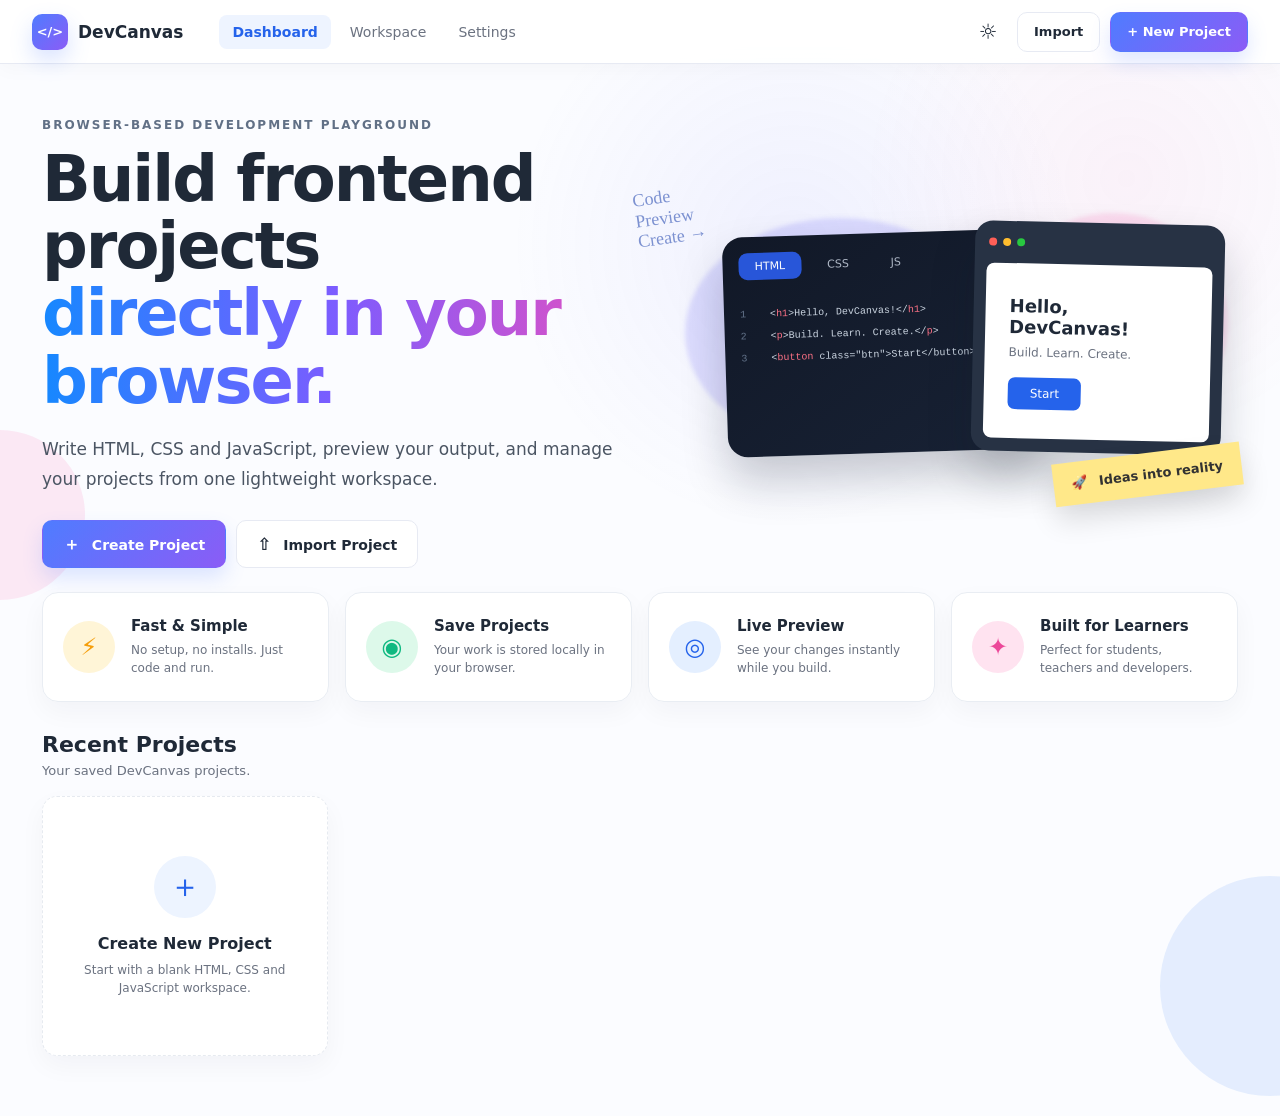
==== commit 79b2fe6a: "Added the project rename,creation and autosave feature" ====
--- a/index.html
+++ b/index.html
@@ -9,6 +9,7 @@
   <link rel="stylesheet" href="./css/variables.css">
   <link rel="stylesheet" href="./css/base.css">
   <link rel="stylesheet" href="./css/layout.css">
+  <link rel="stylesheet" href="./css/components.css">
 </head>
 
 <body>
@@ -100,7 +101,11 @@
             Ideas into reality
           </div>
 
-          <div class="scribble scribble-one">Code<br>Preview<br>Create →</div>
+          <div class="scribble scribble-one">
+            Code<br>
+            Preview<br>
+            Create →
+          </div>
         </div>
       </section>
 
@@ -142,10 +147,8 @@
         <div class="section-header-row">
           <div>
             <h2>Recent Projects</h2>
-            <p>Your recently opened DevCanvas projects will appear here.</p>
-          </div>
-
-          <button class="view-all-button">View All →</button>
+            <p>Your saved DevCanvas projects.</p>
+          </div>
         </div>
 
         <div class="project-grid" id="project-grid">
@@ -162,6 +165,40 @@
     <div class="background-decoration bg-right"></div>
   </div>
 
+  <dialog class="project-dialog" id="new-project-dialog">
+    <form id="new-project-form">
+      <div class="dialog-header">
+        <h2>Create New Project</h2>
+        <p>Give your project a name. You can rename it later.</p>
+      </div>
+
+      <div class="dialog-body">
+        <div class="form-group">
+          <label for="new-project-name">Project Name</label>
+
+          <input
+            type="text"
+            id="new-project-name"
+            class="form-input"
+            placeholder="My Project"
+            maxlength="60"
+            autocomplete="off"
+            required>
+        </div>
+      </div>
+
+      <div class="dialog-actions">
+        <button type="button" class="secondary-button" id="cancel-project-button">
+          Cancel
+        </button>
+
+        <button type="submit" class="primary-button">
+          Create Project
+        </button>
+      </div>
+    </form>
+  </dialog>
+
   <script type="module" src="./js/app.js"></script>
 </body>
 </html>
--- a/css/components.css
+++ b/css/components.css
@@ -0,0 +1,115 @@
+.project-dialog {
+  width: min(440px, calc(100% - 32px));
+  padding: 0;
+  border: 0;
+  border-radius: 16px;
+  background: #ffffff;
+  color: var(--text-primary);
+  box-shadow: 0 24px 70px rgba(15, 23, 42, 0.2);
+}
+
+.project-dialog::backdrop {
+  background: rgba(15, 23, 42, 0.38);
+  backdrop-filter: blur(4px);
+}
+
+.dialog-header {
+  padding: 22px 24px 16px;
+  border-bottom: 1px solid var(--border-primary);
+}
+
+.dialog-header h2 {
+  font-size: 20px;
+}
+
+.dialog-header p {
+  margin-top: 6px;
+  color: var(--text-secondary);
+  font-size: 13px;
+  line-height: 1.5;
+}
+
+.dialog-body {
+  padding: 22px 24px;
+}
+
+.form-group {
+  display: flex;
+  flex-direction: column;
+  gap: 8px;
+}
+
+.form-group label {
+  font-size: 13px;
+  font-weight: 600;
+}
+
+.form-input {
+  width: 100%;
+  height: 42px;
+  padding: 0 12px;
+  border: 1px solid var(--border-primary);
+  border-radius: 9px;
+  outline: none;
+  background: #ffffff;
+  color: var(--text-primary);
+  font-size: 14px;
+  transition: border-color var(--transition), box-shadow var(--transition);
+}
+
+.form-input:focus {
+  border-color: var(--accent);
+  box-shadow: 0 0 0 3px rgba(79, 124, 255, 0.1);
+}
+
+.dialog-actions {
+  display: flex;
+  justify-content: flex-end;
+  gap: 10px;
+  padding: 0 24px 22px;
+}
+
+.rename-button {
+  height: 30px;
+  padding: 0 10px;
+  border: 1px solid var(--border-primary);
+  border-radius: 7px;
+  background: #ffffff;
+  color: var(--text-secondary);
+  font-size: 11px;
+  font-weight: 600;
+  transition: background var(--transition), color var(--transition);
+}
+
+.rename-button:hover {
+  background: var(--surface-hover);
+  color: var(--text-primary);
+}
+
+.status-dot.unsaved {
+  background: #f59e0b;
+}
+
+.status-dot.saving {
+  background: #3b82f6;
+  animation: statusPulse 1s infinite;
+}
+
+.status-dot.saved {
+  background: #22c55e;
+}
+
+.status-dot.error {
+  background: #ef4444;
+}
+
+@keyframes statusPulse {
+  0%,
+  100% {
+    opacity: 1;
+  }
+
+  50% {
+    opacity: 0.4;
+  }
+}
